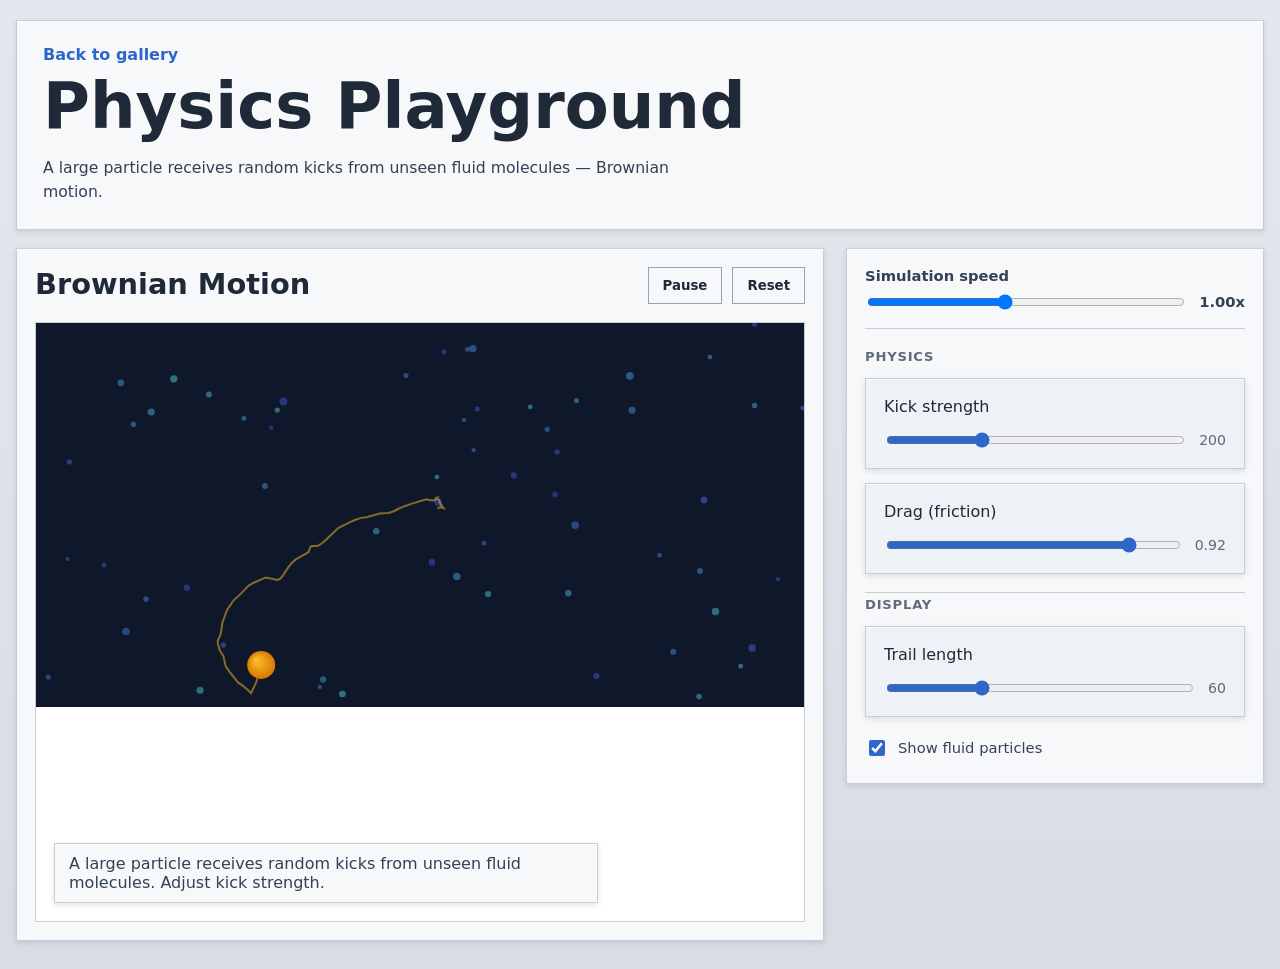
==== sim/brownian.html @ 29c001e9 "new sims!" ====
<!doctype html>
<html lang="en">
  <head>
    <meta charset="UTF-8" />
    <meta name="viewport" content="width=device-width, initial-scale=1.0" />
    <title>Brownian Motion</title>
    <meta name="description" content="Brownian motion simulation with trail, fluid particles, and kick/drag controls." />
    <link rel="stylesheet" href="../styles.css" />
  </head>
  <body class="sim-page" data-sim="brownian">
    <div class="page-shell">
      <header class="hero">
        <div class="hero-copy">
          <a class="back-link" href="../index.html">Back to gallery</a>
          <h1>Physics Playground</h1>
          <p class="lede">A large particle receives random kicks from unseen fluid molecules — Brownian motion.</p>
        </div>
      </header>

      <main class="app-grid">
        <section class="stage-card">
          <div class="stage-topbar">
            <h2 id="stage-title">Brownian Motion</h2>
            <div class="stage-actions">
              <button class="ghost-button" id="pause-button" type="button">Pause</button>
              <button class="ghost-button" id="reset-button" type="button">Reset</button>
            </div>
          </div>
          <div class="canvas-wrap">
            <canvas id="simulation-canvas" aria-label="Physics simulation canvas"></canvas>
            <div class="canvas-overlay">
              <div class="overlay-chip" id="sim-hint">Random small kicks to a particle.</div>
            </div>
          </div>
        </section>

        <aside class="control-card">
          <div class="global-controls">
            <label class="speed-control" for="simulation-speed">
              <span>Simulation speed</span>
              <div class="speed-row">
                <input id="simulation-speed" type="range" min="0.25" max="2" step="0.05" value="1" />
                <strong id="simulation-speed-value">1.00x</strong>
              </div>
            </label>
          </div>

          <div class="controls-stack">
            <div class="control-group-title">Physics</div>

            <label class="control-panel active">
              <span>Kick strength</span>
              <div class="speed-row">
                <input id="brownian-kick" type="range" min="20" max="600" step="10" value="200" />
                <span class="range-value" data-value-for="brownian-kick">200</span>
              </div>
            </label>

            <label class="control-panel active">
              <span>Drag (friction)</span>
              <div class="speed-row">
                <input id="brownian-drag" type="range" min="0.5" max="0.999" step="0.01" value="0.92" />
                <span class="range-value" data-value-for="brownian-drag">0.92</span>
              </div>
            </label>

            <div class="control-group-title">Display</div>

            <label class="control-panel active">
              <span>Trail length</span>
              <div class="speed-row">
                <input id="brownian-trail" type="range" min="0" max="200" step="5" value="60" />
                <span class="range-value" data-value-for="brownian-trail">60</span>
              </div>
            </label>

            <label class="toggle-row">
              <input id="brownian-fluid" type="checkbox" checked />
              <span>Show fluid particles</span>
            </label>
          </div>
        </aside>
      </main>
    </div>
    <script src="../app.js"></script>
  </body>
</html>
---- styles.css ----
:root {
  --bg: #d7dbe1;
  --panel: #f7f8fa;
  --panel-soft: #eef2f6;
  --text: #1f2937;
  --muted: #5f6b7a;
  --accent: #2f66c9;
  --accent-soft: rgba(47, 102, 201, 0.14);
  --line: #c7ced8;
  --shadow:
    0 1px 0 rgba(255, 255, 255, 0.65) inset, 0 2px 6px rgba(18, 28, 45, 0.12);
}

* {
  box-sizing: border-box;
  border-radius: 0;
}

html,
body {
  min-height: 100%;
}

body {
  margin: 0;
  color: var(--text);
  font-family:
    system-ui,
    -apple-system,
    BlinkMacSystemFont,
    "Segoe UI",
    sans-serif;
  background: linear-gradient(180deg, #e4e8ee 0%, #d8dde4 100%);
}

.gallery-page {
  min-height: 100vh;
}

.page-shell {
  width: min(1440px, calc(100vw - 32px));
  margin: 0 auto;
  padding: 20px 0 28px;
}

.gallery-shell {
  max-width: 1120px;
}

.hero {
  display: grid;
  grid-template-columns: minmax(0, 1fr);
  gap: 0;
  align-items: start;
  margin-bottom: 18px;
}

.hero-copy,
.stage-card,
.control-card,
.stat-card,
.control-panel {
  border: 1px solid var(--line);
  box-shadow: var(--shadow);
}

.hero-copy {
  padding: 24px 26px;
  background: var(--panel);
}

.gallery-page .hero-copy {
  padding: 28px;
}

.control-panel p,
.stat-card span,
.range-value {
  color: var(--muted);
}

h1,
h2,
h3,
.stat-card strong {
  font-family: inherit;
}

h1 {
  margin: 0;
  font-size: clamp(2.4rem, 5vw, 4rem);
  line-height: 1;
}

.lede {
  max-width: 68ch;
  margin: 18px 0 0;
  font-size: 0.98rem;
  line-height: 1.55;
  color: #334155;
}

.gallery-grid {
  display: grid;
  grid-template-columns: repeat(3, minmax(0, 1fr));
  gap: 16px;
  margin-top: 20px;
}

.gallery-card {
  font: inherit;
  border: 1px solid var(--line);
  box-shadow: var(--shadow);
  background: var(--panel);
  min-height: 180px;
  padding: 18px;
  display: grid;
  align-content: start;
  gap: 8px;
  text-align: left;
  cursor: pointer;
  transition:
    transform 160ms ease,
    box-shadow 160ms ease,
    background 160ms ease;
}

.gallery-card:hover {
  transform: translateY(-2px);
  background: #fbfcfe;
}

.gallery-card-title {
  font-size: 1.25rem;
  font-weight: 700;
}

.gallery-card-desc {
  color: var(--muted);
  line-height: 1.5;
}

.loading-overlay {
  position: fixed;
  inset: 0;
  display: none;
  align-items: center;
  justify-content: center;
  background: rgba(215, 219, 225, 0.82);
  z-index: 20;
}

.loading-overlay.visible {
  display: flex;
}

.loading-card {
  min-width: 220px;
  padding: 18px 24px;
  border: 1px solid var(--line);
  background: var(--panel);
  box-shadow: var(--shadow);
  text-align: center;
}

.loading-label {
  font-size: 1.1rem;
  font-weight: 700;
}

.global-controls {
  margin-bottom: 16px;
  padding-bottom: 16px;
  border-bottom: 1px solid var(--line);
}

.speed-control {
  display: grid;
  gap: 8px;
  font-size: 0.92rem;
  font-weight: 700;
  color: #334155;
}

.speed-row {
  display: flex;
  align-items: center;
  gap: 12px;
}

.speed-row input[type="range"] {
  flex: 1;
}

.back-link {
  display: inline-block;
  margin-bottom: 10px;
  color: var(--accent);
  text-decoration: none;
  font-weight: 700;
}

.stat-card span,
.stat-card strong {
  display: block;
}

.app-grid {
  display: grid;
  grid-template-columns: minmax(0, 1.45fr) minmax(320px, 0.75fr);
  gap: 22px;
  align-items: start;
}

.stage-card,
.control-card {
  background: var(--panel);
}

.stage-card {
  padding: 18px;
}

.stage-topbar,
.stage-actions,
.tool-tabs,
.stats-grid {
  display: flex;
}

.stage-topbar {
  align-items: flex-start;
  justify-content: space-between;
  gap: 16px;
}

.stage-actions,
.tool-tabs {
  gap: 10px;
  flex-wrap: wrap;
}

.stage-actions {
  justify-content: flex-end;
}

#stage-title,
.control-panel h3 {
  margin: 0;
  font-size: clamp(1.3rem, 2.6vw, 1.8rem);
}

.canvas-wrap {
  position: relative;
  margin-top: 18px;
  min-height: 600px;
  overflow: hidden;
  border: 1px solid var(--line);
  background: #ffffff;
}

#simulation-canvas {
  width: 100%;
  height: 100%;
  display: block;
}

.canvas-overlay {
  position: absolute;
  inset: 0;
  pointer-events: none;
  display: flex;
  align-items: flex-end;
  justify-content: flex-start;
  padding: 18px;
}

.overlay-chip {
  max-width: 34rem;
  padding: 10px 14px;
  background: rgba(247, 248, 250, 0.96);
  border: 1px solid var(--line);
  color: #334155;
  box-shadow: var(--shadow);
}

.projectile-tools {
  display: grid;
  grid-template-columns: minmax(0, 1.15fr) minmax(280px, 0.85fr);
  gap: 14px;
  margin-top: 16px;
}

.projectile-history,
.projectile-grid {
  padding: 16px;
  border: 1px solid var(--line);
  background: var(--panel-soft);
  box-shadow: var(--shadow);
}

.projectile-tools-head {
  margin-bottom: 12px;
}

.projectile-tools-head h3 {
  margin: 0;
  font-size: 1rem;
}

.projectile-tools-head p {
  margin: 6px 0 0;
  color: var(--muted);
  font-size: 0.9rem;
  line-height: 1.45;
}

.trajectory-list {
  display: grid;
  gap: 8px;
  max-height: 184px;
  overflow: auto;
  padding-right: 4px;
}

.trajectory-item {
  display: flex;
  align-items: center;
  gap: 10px;
  padding: 10px 12px;
  border: 1px solid var(--line);
  background: var(--panel);
  color: #334155;
  font-size: 0.92rem;
  font-weight: 700;
  cursor: pointer;
}

.trajectory-item input {
  accent-color: var(--accent);
}

.trajectory-swatch {
  width: 14px;
  height: 14px;
  border: 1px solid rgba(15, 23, 42, 0.16);
  box-shadow: inset 0 0 0 1px rgba(255, 255, 255, 0.28);
}

.trajectory-label {
  flex: 1;
}

.trajectory-empty {
  padding: 12px;
  border: 1px dashed var(--line);
  background: rgba(255, 255, 255, 0.62);
  color: var(--muted);
}

.grid-toggle-row {
  display: flex;
  align-items: center;
  justify-content: space-between;
  gap: 12px;
  font-size: 0.92rem;
  font-weight: 700;
  color: #334155;
}

.projectile-grid label {
  display: grid;
  gap: 8px;
}

.projectile-grid input[type="range"] {
  width: 100%;
  accent-color: var(--accent);
}

.control-card {
  padding: 18px;
}

.tool-tabs {
  margin-bottom: 16px;
  padding: 8px;
  border: 1px solid var(--line);
  background: var(--panel-soft);
}

.stats-grid {
  flex-wrap: wrap;
  gap: 12px;
  margin: 0 0 18px;
}

.stat-card {
  flex: 1 1 calc(50% - 12px);
  min-width: 140px;
  padding: 16px;
  background: var(--panel-soft);
}

.stat-card strong {
  margin-top: 8px;
  font-size: 1.45rem;
}

.controls-stack {
  display: grid;
  gap: 14px;
}

.control-panel {
  display: none;
  padding: 18px;
  background: var(--panel-soft);
}

.control-panel.active {
  display: grid;
  gap: 14px;
}

.control-panel label {
  display: grid;
  gap: 8px;
  font-size: 0.92rem;
  color: #334155;
}

.control-panel input[type="range"] {
  width: 100%;
  accent-color: var(--accent);
}

.range-value {
  justify-self: end;
  font-size: 0.88rem;
}

.sim-tab,
.ghost-button,
.primary-button {
  appearance: none;
  border: 1px solid #95a3b3;
  font-family: inherit;
  font-weight: 700;
  cursor: pointer;
  transition:
    transform 160ms ease,
    background 160ms ease,
    color 160ms ease,
    box-shadow 160ms ease;
}

.sim-tab,
.ghost-button {
  padding: 10px 14px;
  color: var(--text);
  background: var(--panel);
}

.sim-tab.active,
.ghost-button:hover,
.sim-tab:hover {
  background: linear-gradient(180deg, #e7efff 0%, #cfdcf8 100%);
  box-shadow:
    0 1px 0 rgba(255, 255, 255, 0.7) inset,
    0 1px 2px rgba(18, 28, 45, 0.08);
}

.primary-button {
  padding: 12px 16px;
  color: #ffffff;
  background: linear-gradient(180deg, #5b87d8 0%, #2f66c9 100%);
  border-color: #244f9d;
  box-shadow: 0 1px 0 rgba(255, 255, 255, 0.25) inset;
}

.sim-tab:hover,
.ghost-button:hover,
.primary-button:hover {
  transform: translateY(-1px);
}

.primary-button:active,
.sim-tab:active,
.ghost-button:active {
  transform: translateY(1px) scale(0.99);
}

.control-group-title {
  font-size: 0.82rem;
  font-weight: 700;
  text-transform: uppercase;
  letter-spacing: 0.06em;
  color: var(--muted);
  padding-top: 4px;
  border-top: 1px solid var(--line);
  margin-top: 4px;
}

.controls-stack > .control-group-title:first-child {
  border-top: none;
  margin-top: 0;
}

.toggle-row {
  display: flex;
  align-items: center;
  gap: 10px;
  font-size: 0.92rem;
  color: #334155;
  cursor: pointer;
  padding: 6px 0;
}

.toggle-row input[type="checkbox"] {
  width: 16px;
  height: 16px;
  accent-color: var(--accent);
  cursor: pointer;
  flex-shrink: 0;
}

@media (max-width: 1120px) {
  .hero,
  .app-grid,
  .projectile-tools {
    grid-template-columns: 1fr;
  }

  .canvas-wrap {
    min-height: 540px;
  }
}

@media (max-width: 720px) {
  .page-shell {
    width: min(100vw - 18px, 1440px);
    padding-top: 10px;
  }

  .hero-copy,
  .stage-card,
  .control-card {
    padding: 16px;
  }

  .hero-badges {
    grid-template-columns: 1fr;
  }

  .canvas-wrap {
    min-height: 440px;
  }

  .projectile-tools {
    grid-template-columns: 1fr;
  }

  .grid-toggle-row {
    flex-direction: column;
    align-items: start;
  }

  .stat-card {
    flex-basis: 100%;
  }
}
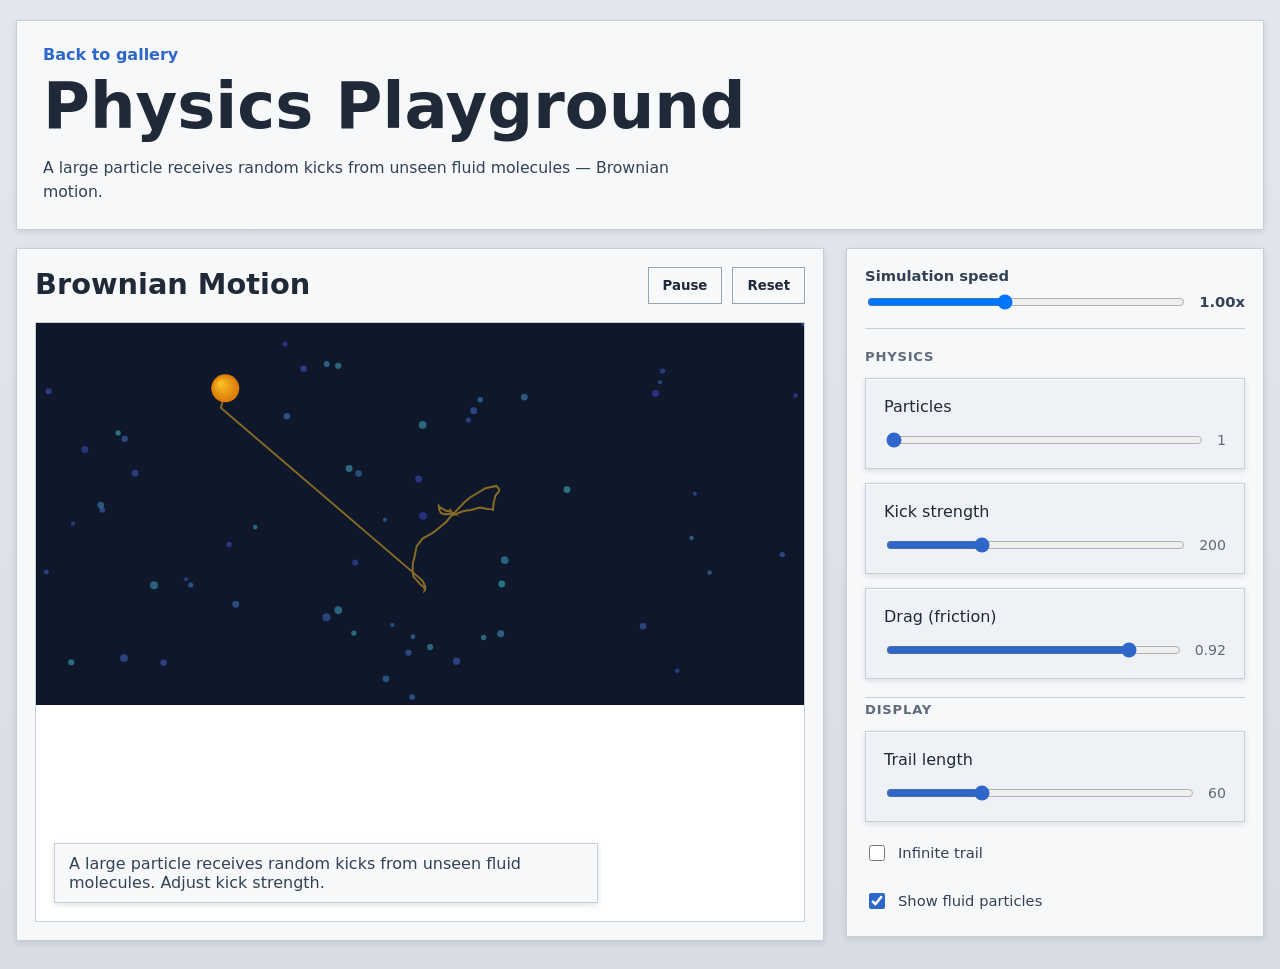
==== commit 0b972111: "updated a few simulations" ====
--- a/sim/brownian.html
+++ b/sim/brownian.html
@@ -49,6 +49,14 @@
             <div class="control-group-title">Physics</div>
 
             <label class="control-panel active">
+              <span>Particles</span>
+              <div class="speed-row">
+                <input id="brownian-particles" type="range" min="1" max="100" step="1" value="1" />
+                <span class="range-value" data-value-for="brownian-particles">1</span>
+              </div>
+            </label>
+
+            <label class="control-panel active">
               <span>Kick strength</span>
               <div class="speed-row">
                 <input id="brownian-kick" type="range" min="20" max="600" step="10" value="200" />
@@ -75,6 +83,11 @@
             </label>
 
             <label class="toggle-row">
+              <input id="brownian-infinite-trail" type="checkbox" />
+              <span>Infinite trail</span>
+            </label>
+
+            <label class="toggle-row">
               <input id="brownian-fluid" type="checkbox" checked />
               <span>Show fluid particles</span>
             </label>
